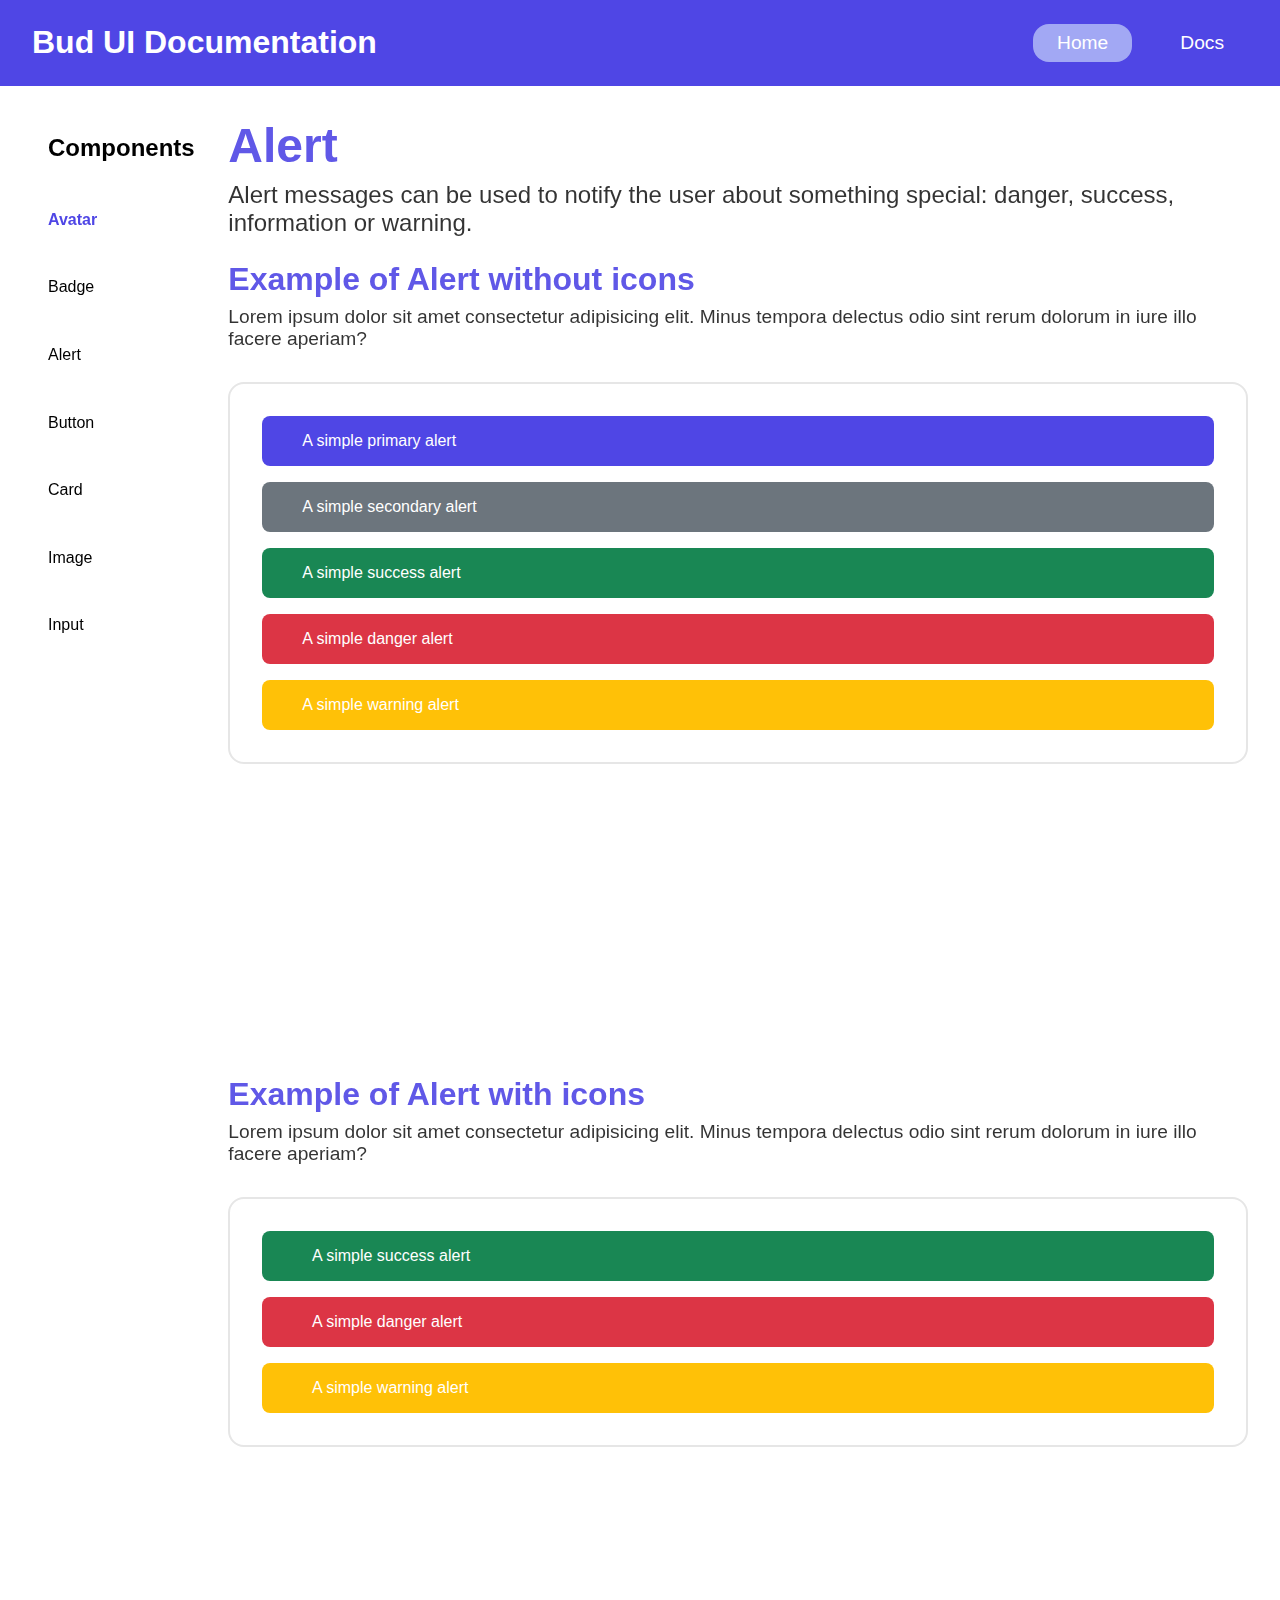
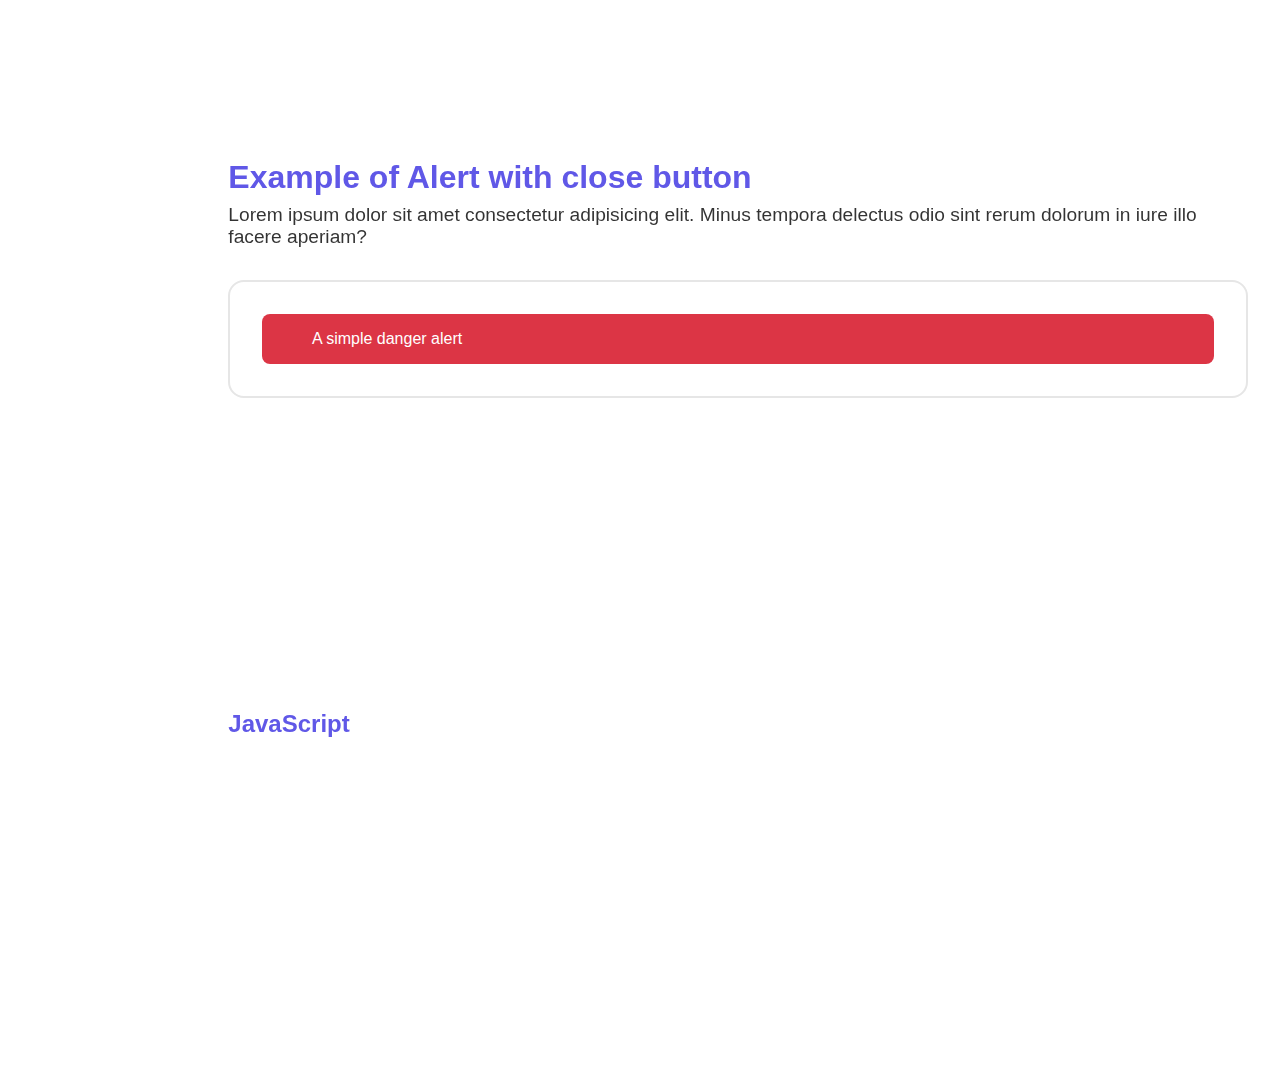
==== Components/Alert/alert.html @ 7054b376 "feat: added alert components" ====
<!DOCTYPE html>
<html lang="en">

<head>
    <meta charset="UTF-8">
    <meta http-equiv="X-UA-Compatible" content="IE=edge">
    <meta name="viewport" content="width=device-width, initial-scale=1.0">
    <link rel="stylesheet" href="https://use.fontawesome.com/releases/v5.15.4/css/all.css"
        integrity="sha384-DyZ88mC6Up2uqS4h/KRgHuoeGwBcD4Ng9SiP4dIRy0EXTlnuz47vAwmeGwVChigm" crossorigin="anonymous">
    <link rel="stylesheet" href="/css/budui.css">
    <title>Bud UI | Docs</title>
</head>

<body>
    <header class="header">
        <nav class="nav-bar">
            <div class="nav-left">
                <div class="nav-brand">
                    <span class="brand-title">Bud UI Documentation</span>
                </div>

            </div>
            <div class="nav-right">
                <ul class="list-non-bulit list">
                    <li class="list-item link-active">
                        <a href="/index.html" class="nav-link">Home</a>
                    </li>
                    <li class="list-item">
                        <a href="#" class="nav-link">Docs</a>
                    </li>
                </ul>
            </div>
        </nav>
    </header>

    <div class="doc-site-container">
        <aside class="sidebar">
            <h2 class="sidebar-title">Components</h2>
            <ul class="sidebar-item-links">
                <li class="sidebar-item-link ">
                    <a href="/Components/Avatar/avatar.html" class="current-item">Avatar</a>
                </li>
                <li class="sidebar-item-link">
                    <a href="/Components/Badge/badge.html">Badge</a>

                </li>
                <li class="sidebar-item-link">
                    <a href="/Components/Alert/alert.html">Alert</a>

                </li>
                <li class="sidebar-item-link">
                    <a href="/Components/Button/button.html">Button</a>

                </li>
                <li class="sidebar-item-link">
                    <a href="#">Card</a>

                </li>
                <li class="sidebar-item-link">
                    <a href="#">Image</a>


                </li>
                <li class="sidebar-item-link">
                    <a href="#">Input</a>

                </li>

            </ul>
        </aside>

        <section class="component-container">
            <div class="intro">
                <h1 class="component-title">Alert</h1>
                <p class="title-intro">
                    Alert messages can be used to notify the user about something special: danger, success, information
                    or warning.
                </p>
            </div>
            <h2 class="component-example">Example of Alert without icons</h2>
            <p class="about-component">Lorem ipsum dolor sit amet consectetur adipisicing elit. Minus tempora delectus
                odio sint rerum dolorum in iure illo facere aperiam?
            </p>

            <div class="component-display-container display-flex-column">
                <div class="alert alert-primary">
                    A simple primary alert
                </div>
                <div class="alert alert-secondary">
                    A simple secondary alert
                </div>
                <div class="alert alert-success">
                    A simple success alert
                </div>
                <div class="alert alert-danger">
                    A simple danger alert
                </div>
                <div class="alert alert-warning">
                    A simple warning alert
                </div>
            </div>

            <div class="code-snippet-container">
                <iframe
                src="https://carbon.now.sh/embed/frIIY7DeS2V6iM8uexGz"
                style="border:0; transform: scale(1); overflow:hidden;"
                sandbox="allow-scripts allow-same-origin">
              </iframe>
            </div>

            <h2 class="component-example">Example of Alert with icons</h2>
            <p class="about-component">Lorem ipsum dolor sit amet consectetur adipisicing elit. Minus tempora delectus
                odio sint rerum dolorum in iure illo facere aperiam?
            </p>

            <div class="component-display-container display-flex-column">
               
                <div class="alert alert-success">
                    <span class="alert-icon">
                        <i class="fas fa-check-circle"></i>
                    </span>
                  
                    A simple success alert
                </div>
                <div class="alert alert-danger">
                    <span class="alert-icon">
                        <i class="fas fa-exclamation-triangle"></i>
                    </span>
                   
                    A simple danger alert
                </div>
                <div class="alert alert-warning">
                    <span class="alert-icon">
                        <i class="fas fa-exclamation-triangle"></i>
                    </span>
                    A simple warning alert
                </div>
            </div>

            
            <div class="code-snippet-container">
                <iframe
                src="https://carbon.now.sh/embed/J9IrQYz5M1fLnUEE4860"
                style="border:0; transform: scale(1); overflow:hidden;"
                sandbox="allow-scripts allow-same-origin">
              </iframe>
            </div>

            <h2 class="component-example">Example of Alert with close button</h2>
            <p class="about-component">Lorem ipsum dolor sit amet consectetur adipisicing elit. Minus tempora delectus
                odio sint rerum dolorum in iure illo facere aperiam?
            </p>

            <div class="component-display-container display-flex-column">
                <div class="alert alert-close alert-danger">
                    <span class="alert-icon">
                        <i class="fas fa-exclamation-triangle"></i>
                    </span>
                   
                    A simple danger alert
                    <span class="alert-close-button">
                        <i class="fas fa-times"></i>
                    </span>
                   
                </div>

            </div>

            <div class="code-snippet-container">
                <iframe
                src="https://carbon.now.sh/embed/mlddS9lSe9UFUcRDAs6p"
                style="border:0; transform: scale(1); overflow:hidden;"
                sandbox="allow-scripts allow-same-origin">
              </iframe>
            </div>
             <h3 class="componet-example-sub-title">JavaScript</h3>
            <div class="code-snippet-container">
                <iframe
                src="https://carbon.now.sh/embed/1rLb4GLnqksIdJDkQAsh"
                style="border:0; transform: scale(1); overflow:hidden;"
                sandbox="allow-scripts allow-same-origin">
              </iframe>
            </div>


        </section>
    </div>
<script src="/Components/Alert/alert.js"></script>
</body>

</html>
---- css/budui.css ----
@import url('https://fonts.googleapis.com/css2?family=Roboto+Slab&display=swap');
@import url('/Docsite-css/docsite-codesnippet.css');
@import url('/Docsite-css/docsite-container.css');
@import url('/Docsite-css/docsite-sidebar.css');
@import url('/Docsite-css/docsite-typography.css');
@import url('/css/navigation.css');
@import url('/Components/Avatar/avatar.css');
@import url('/Components/Badge/badge.css');
@import url('/Components/Alert/alert.css');

*{
    margin: 0;
    padding: 0;
    box-sizing: border-box;
    font-family: 'Roboto', sans-serif;
}

body{
    font-size: 1rem;
}

:root{
    --primary-color:#4F46E5;
    --secondary-color:#6C757D;
    --success-color:#198754;
    --danger-color:#DC3545;
    --warning-color:#FFC107;
    --hover-color:rgb(219,234,254,0.60);
    --docsite-border-color:#E6E6E6;
    --accent-color:#FD7014;
    --secondary-text-color:#fff;
    --light-black:rgb(0,0,0,0.80);

}

img{
    width: 100%;
    display: inline-block;
}
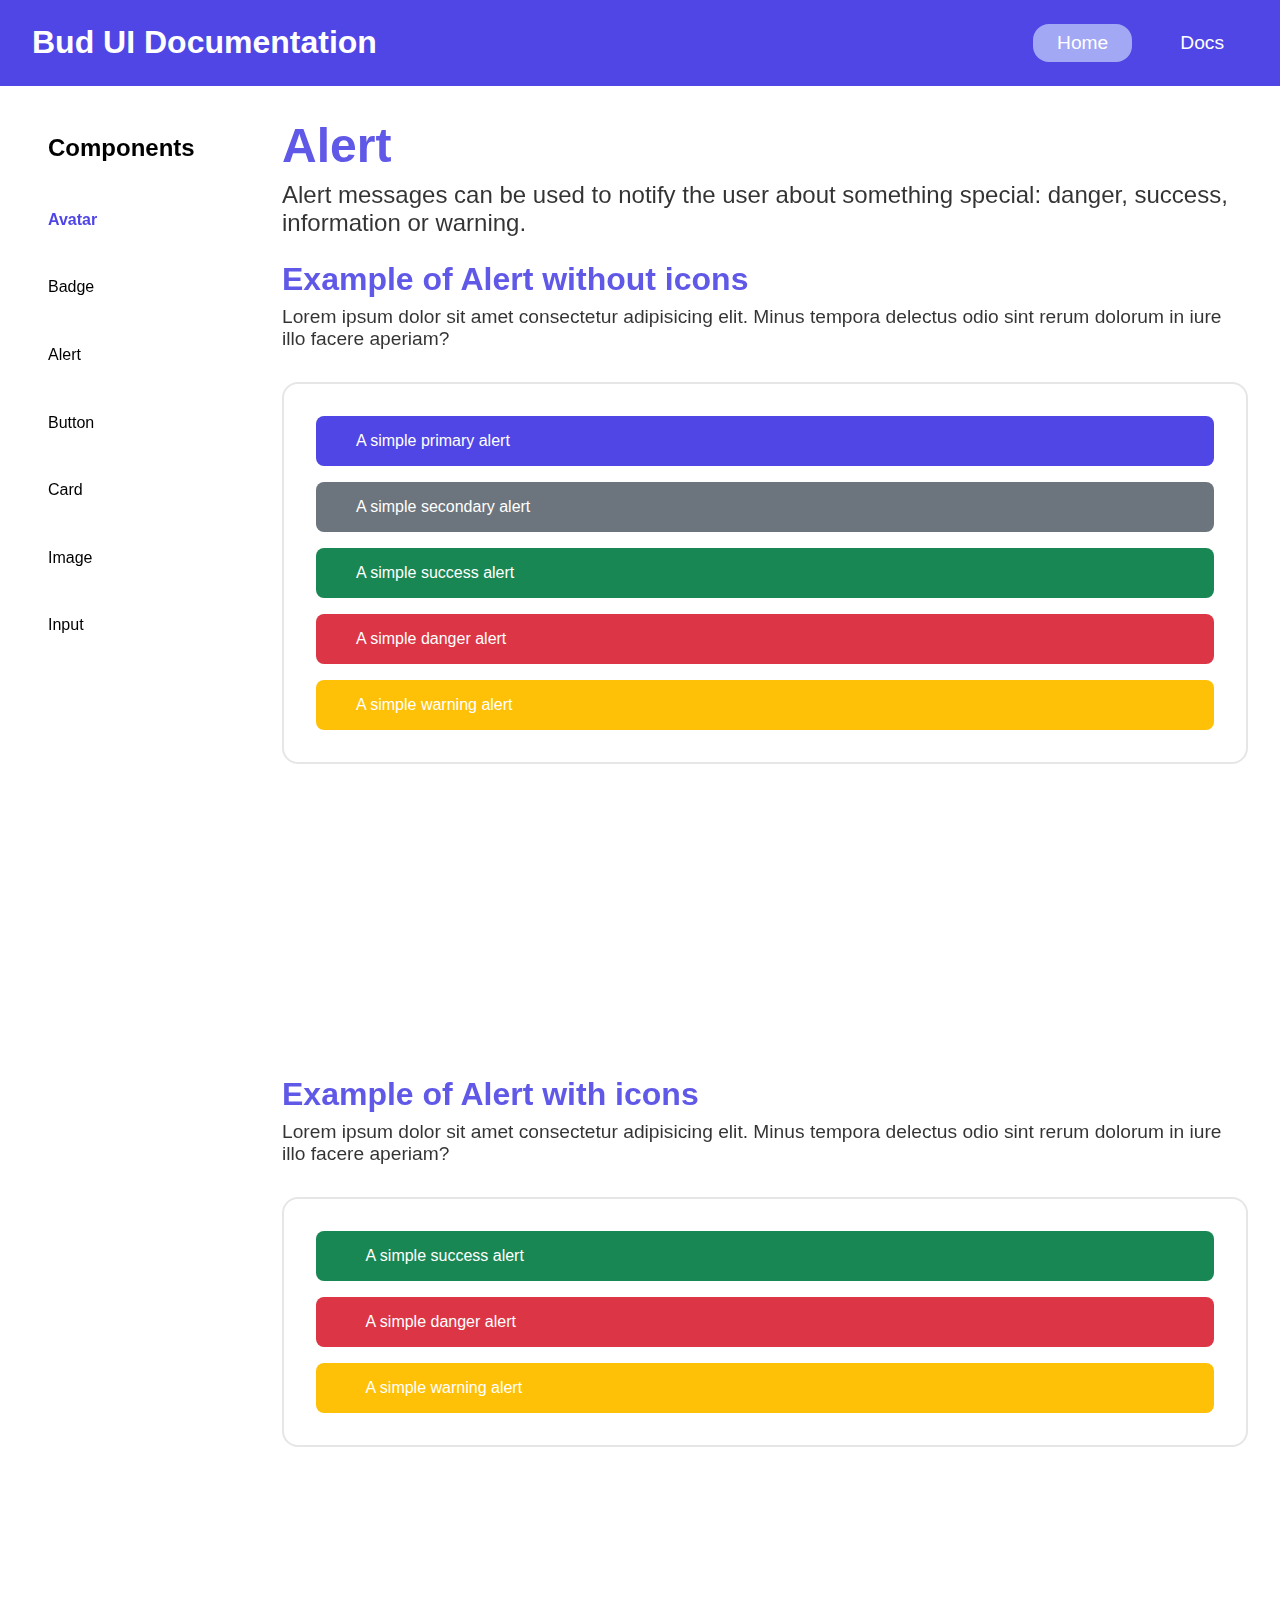
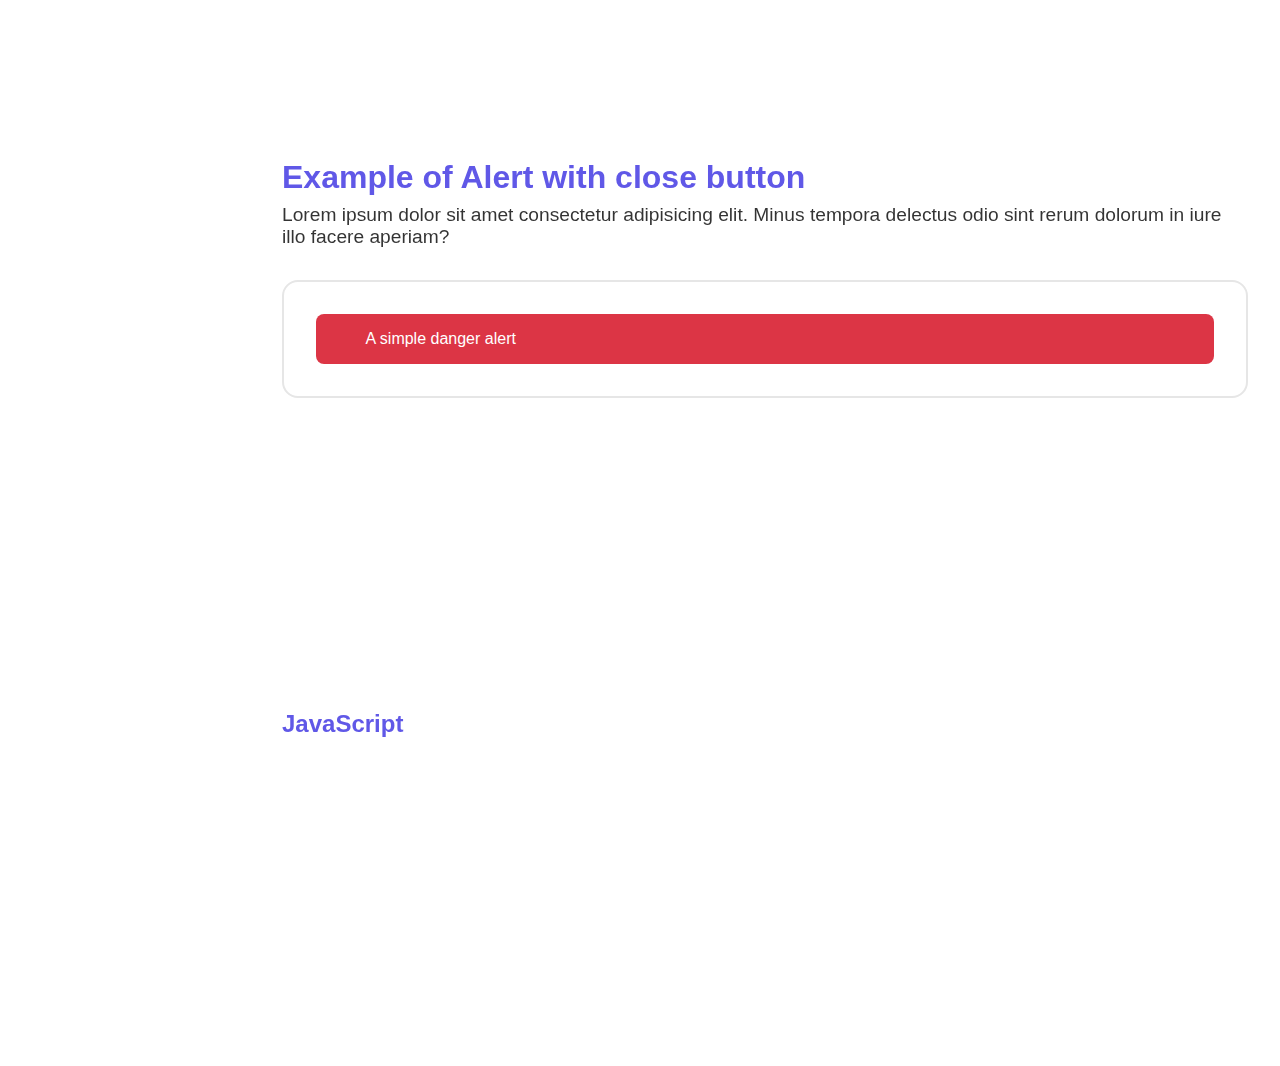
==== commit f6fc62e6: "feat: added cad components" ====
--- a/Components/Alert/alert.html
+++ b/Components/Alert/alert.html
@@ -53,7 +53,7 @@
 
                 </li>
                 <li class="sidebar-item-link">
-                    <a href="#">Card</a>
+                    <a href="/Components/card/card.html">Card</a>
 
                 </li>
                 <li class="sidebar-item-link">
--- a/css/budui.css
+++ b/css/budui.css
@@ -1,4 +1,6 @@
 @import url('https://fonts.googleapis.com/css2?family=Roboto+Slab&display=swap');
+@import url('/css/main.css');
+@import url('/css/footer.css');
 @import url('/Docsite-css/docsite-codesnippet.css');
 @import url('/Docsite-css/docsite-container.css');
 @import url('/Docsite-css/docsite-sidebar.css');
@@ -7,6 +9,8 @@
 @import url('/Components/Avatar/avatar.css');
 @import url('/Components/Badge/badge.css');
 @import url('/Components/Alert/alert.css');
+@import url('/Components/Button/button.css');
+@import url('/Components/card/card.css');
 
 *{
     margin: 0;
@@ -30,10 +34,13 @@
     --accent-color:#FD7014;
     --secondary-text-color:#fff;
     --light-black:rgb(0,0,0,0.80);
+    --dark-grey:#343A40;
+    
 
 }
 
 img{
     width: 100%;
+    height: auto;
     display: inline-block;
 }
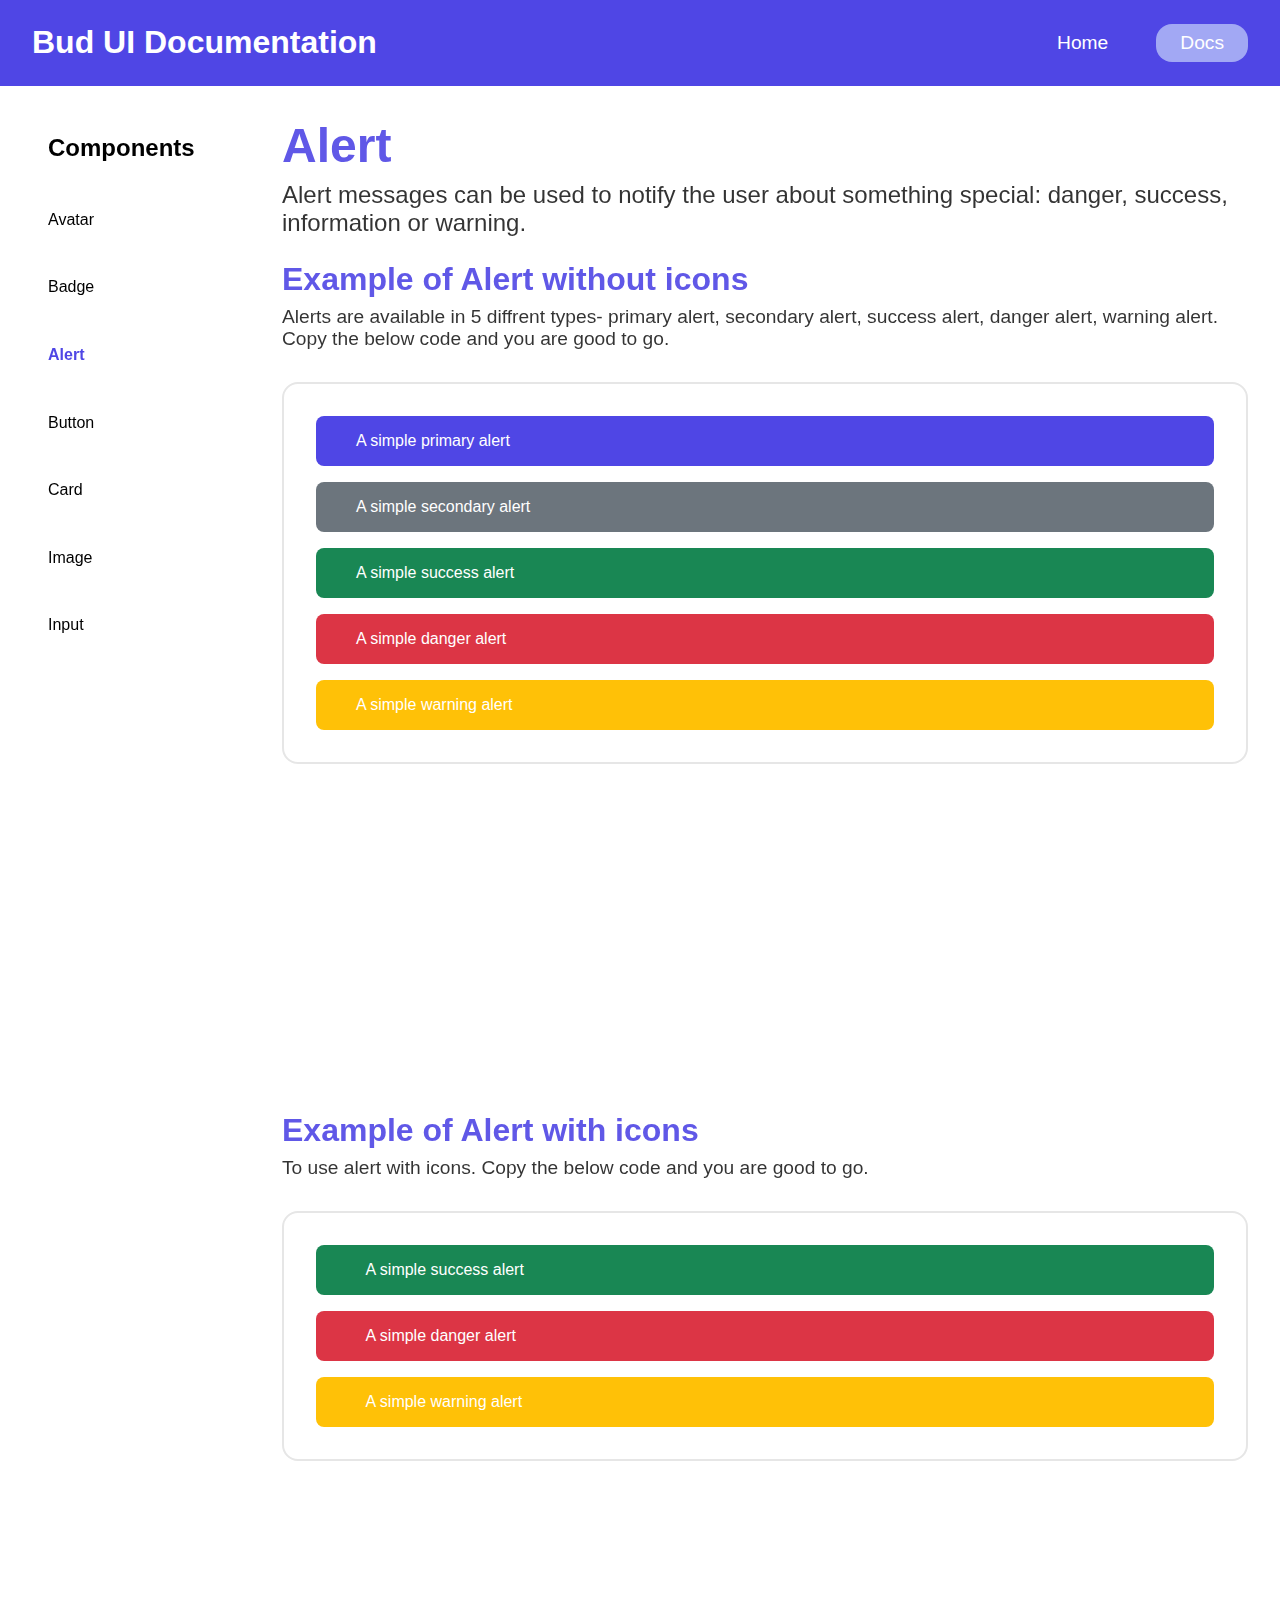
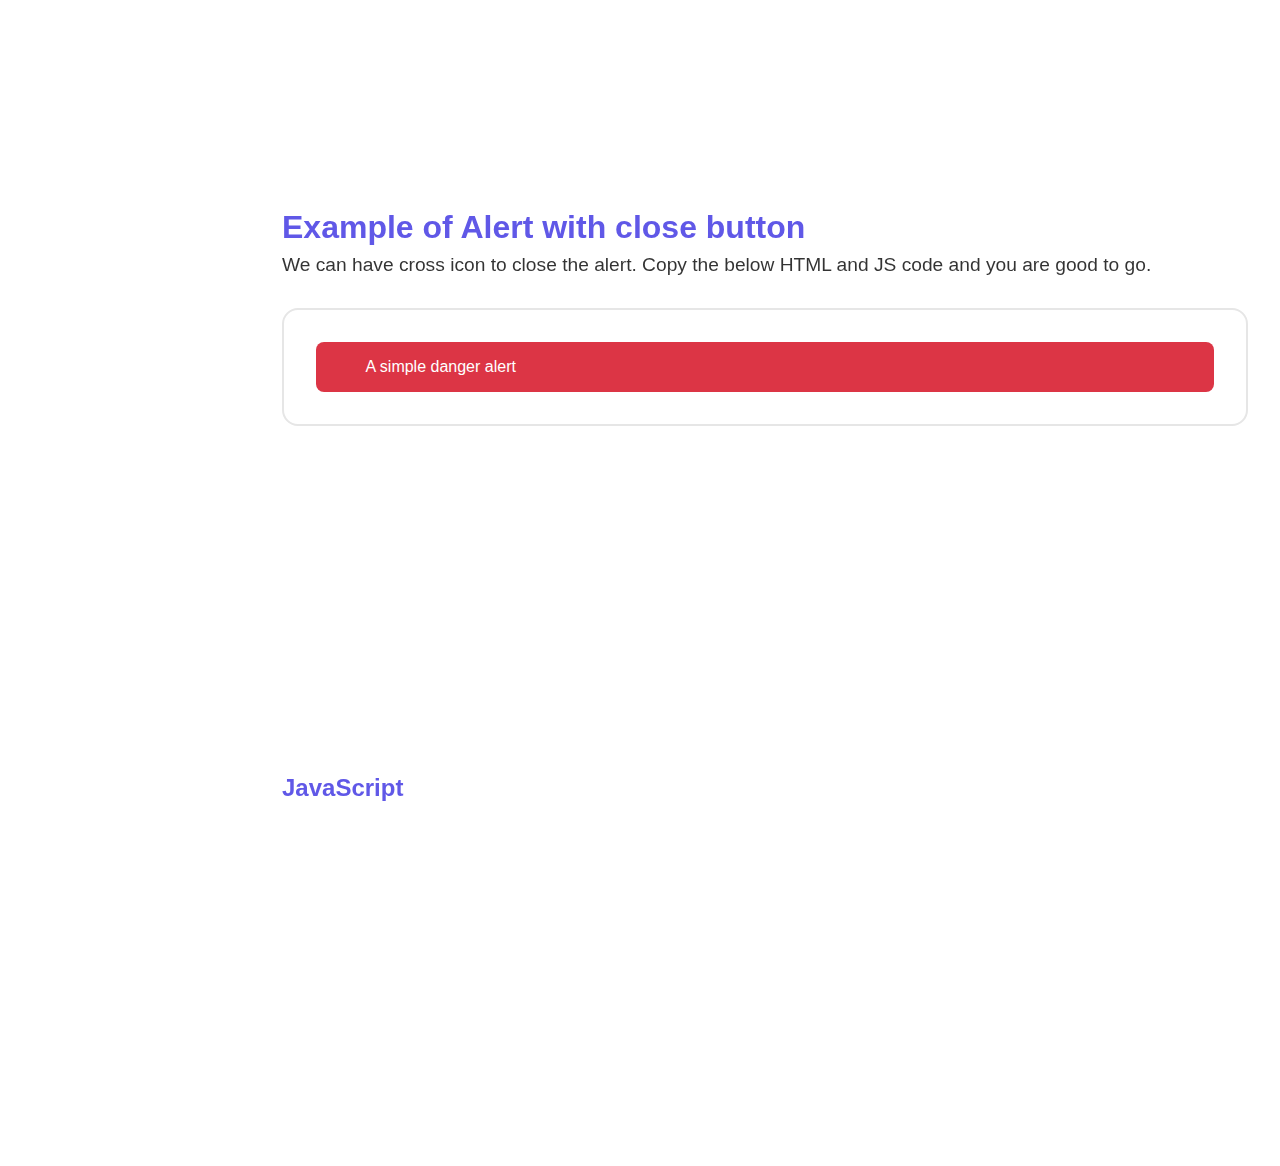
==== commit 3bb7f56f: "feat: added documentation to components" ====
--- a/Components/Alert/alert.html
+++ b/Components/Alert/alert.html
@@ -22,13 +22,18 @@
             </div>
             <div class="nav-right">
                 <ul class="list-non-bulit list">
-                    <li class="list-item link-active">
+                    <li class="list-item">
                         <a href="/index.html" class="nav-link">Home</a>
                     </li>
-                    <li class="list-item">
+                    <li class="list-item link-active">
                         <a href="#" class="nav-link">Docs</a>
                     </li>
                 </ul>
+            </div>
+            <div class="hamburger">
+                <span class="bar"></span>
+                <span class="bar"></span>
+                <span class="bar"></span>
             </div>
         </nav>
     </header>
@@ -38,14 +43,14 @@
             <h2 class="sidebar-title">Components</h2>
             <ul class="sidebar-item-links">
                 <li class="sidebar-item-link ">
-                    <a href="/Components/Avatar/avatar.html" class="current-item">Avatar</a>
+                    <a href="/Components/Avatar/avatar.html">Avatar</a>
                 </li>
                 <li class="sidebar-item-link">
                     <a href="/Components/Badge/badge.html">Badge</a>
 
                 </li>
                 <li class="sidebar-item-link">
-                    <a href="/Components/Alert/alert.html">Alert</a>
+                    <a href="/Components/Alert/alert.html"  class="current-item">Alert</a>
 
                 </li>
                 <li class="sidebar-item-link">
@@ -78,8 +83,8 @@
                 </p>
             </div>
             <h2 class="component-example">Example of Alert without icons</h2>
-            <p class="about-component">Lorem ipsum dolor sit amet consectetur adipisicing elit. Minus tempora delectus
-                odio sint rerum dolorum in iure illo facere aperiam?
+            <p class="about-component">
+                Alerts are available in 5 diffrent types- primary alert, secondary alert, success alert, danger alert, warning alert. Copy the below code and you are good to go.
             </p>
 
             <div class="component-display-container display-flex-column">
@@ -109,8 +114,8 @@
             </div>
 
             <h2 class="component-example">Example of Alert with icons</h2>
-            <p class="about-component">Lorem ipsum dolor sit amet consectetur adipisicing elit. Minus tempora delectus
-                odio sint rerum dolorum in iure illo facere aperiam?
+            <p class="about-component">
+                To use alert with icons. Copy the below code and you are good to go.
             </p>
 
             <div class="component-display-container display-flex-column">
@@ -147,8 +152,8 @@
             </div>
 
             <h2 class="component-example">Example of Alert with close button</h2>
-            <p class="about-component">Lorem ipsum dolor sit amet consectetur adipisicing elit. Minus tempora delectus
-                odio sint rerum dolorum in iure illo facere aperiam?
+            <p class="about-component">
+                We can have cross icon to close the alert. Copy the below HTML and JS code and you are good to go.
             </p>
 
             <div class="component-display-container display-flex-column">
@@ -186,6 +191,7 @@
         </section>
     </div>
 <script src="/Components/Alert/alert.js"></script>
+<script src="/Docsite-js/navigation.js"></script>
 </body>
 
 </html>--- a/css/budui.css
+++ b/css/budui.css
@@ -11,6 +11,8 @@
 @import url('/Components/Alert/alert.css');
 @import url('/Components/Button/button.css');
 @import url('/Components/card/card.css');
+@import url('/Components/Image-Component/image.css');
+@import url('/Components/Input/input.css');
 
 *{
     margin: 0;
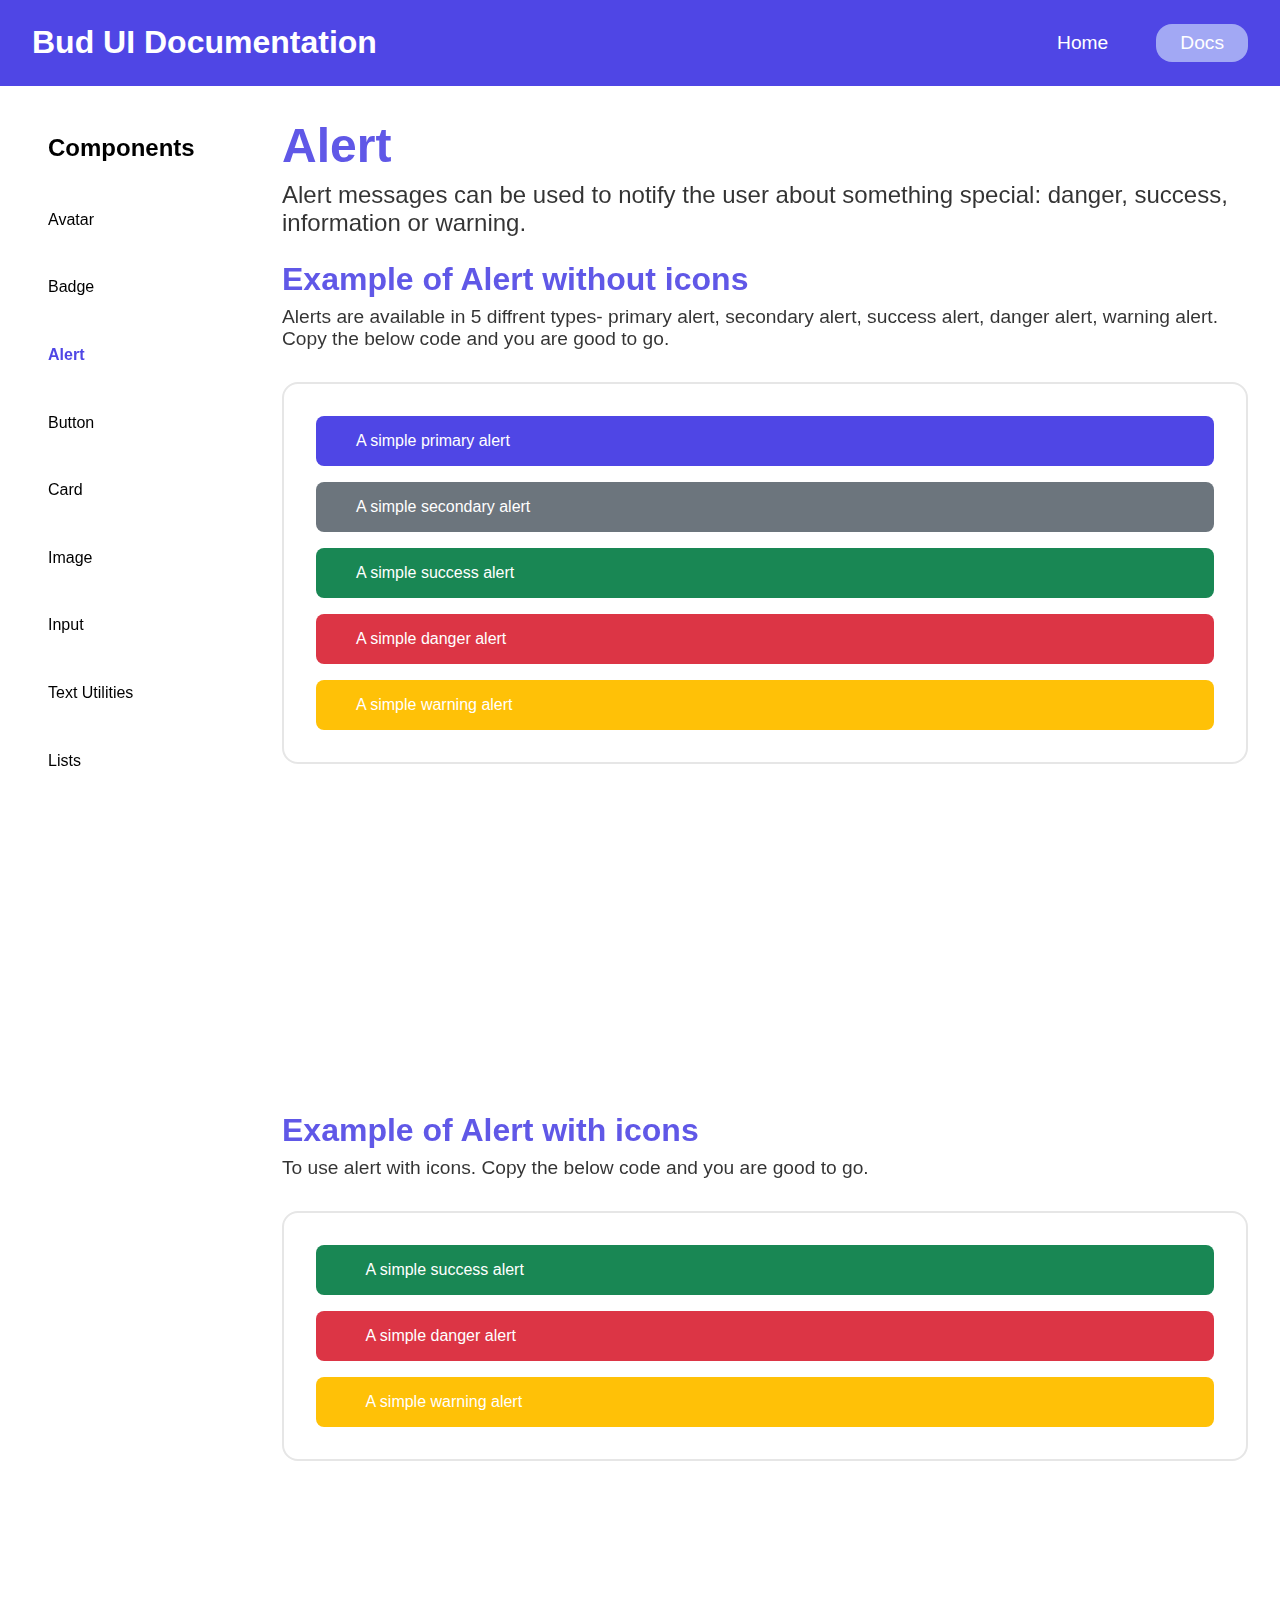
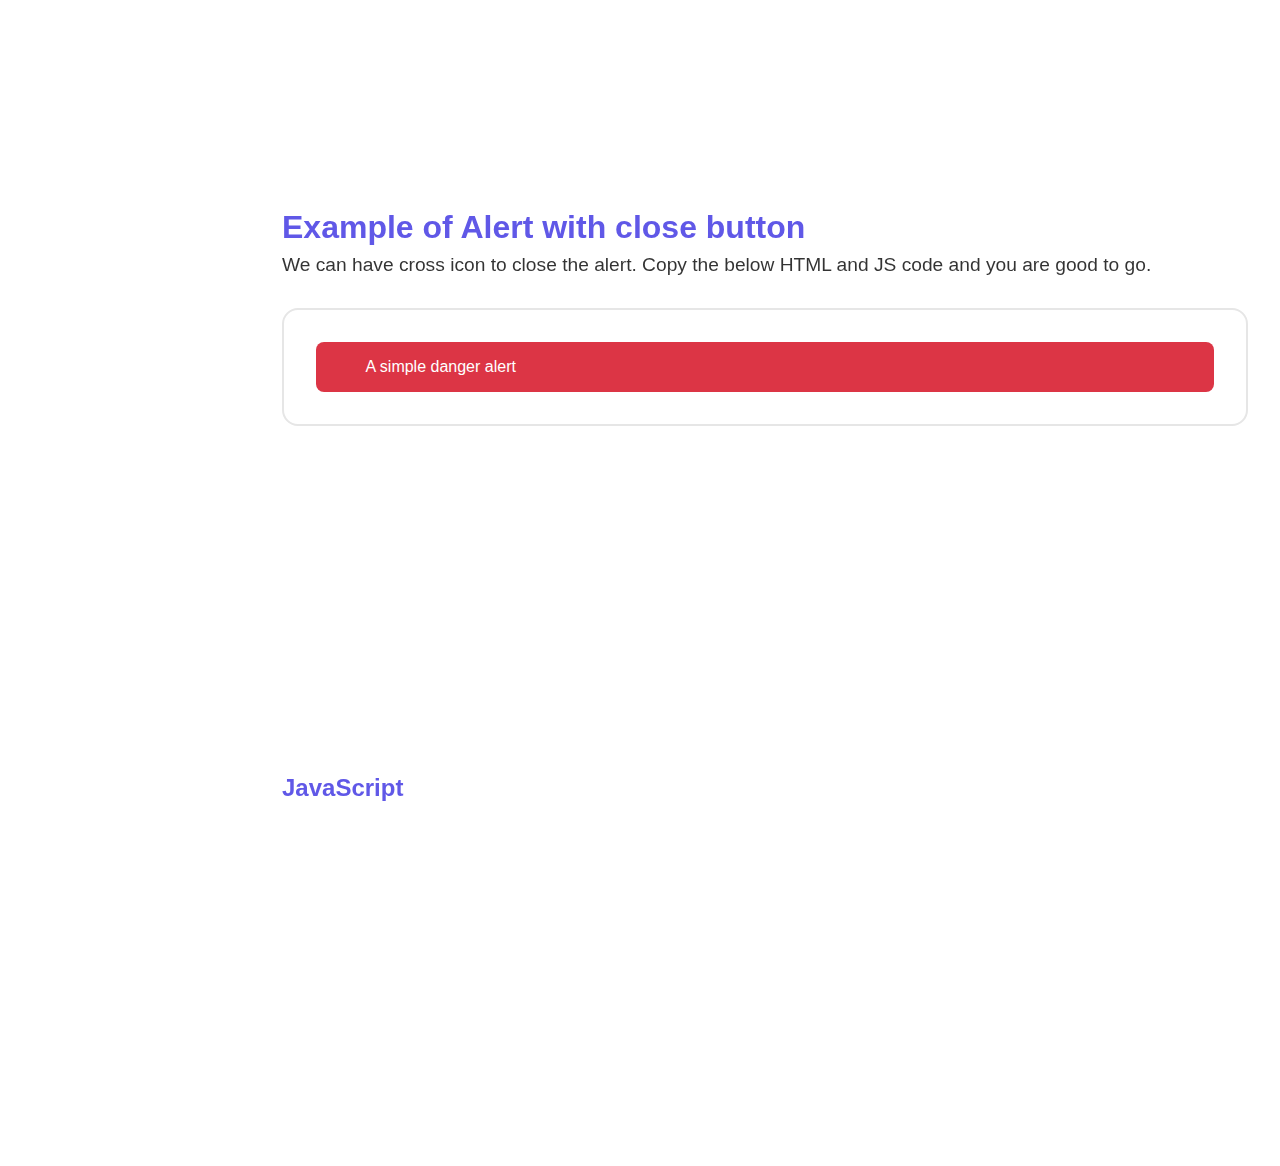
==== commit 22e92985: "feat: added text utilities and lists components" ====
--- a/Components/Alert/alert.html
+++ b/Components/Alert/alert.html
@@ -62,12 +62,20 @@
 
                 </li>
                 <li class="sidebar-item-link">
-                    <a href="#">Image</a>
-
-
-                </li>
-                <li class="sidebar-item-link">
-                    <a href="#">Input</a>
+                    <a href="/Components/Image-Component/image.html">Image</a>
+
+
+                </li>
+                <li class="sidebar-item-link">
+                    <a href="/Components/Input/input.html">Input</a>
+
+                </li>
+                <li class="sidebar-item-link">
+                    <a href="/Components/TextUtilities/textutilities.html">Text Utilities</a>
+
+                </li>
+                <li class="sidebar-item-link">
+                    <a href="/Components/List/list.html">Lists</a>
 
                 </li>
 
--- a/css/budui.css
+++ b/css/budui.css
@@ -13,6 +13,8 @@
 @import url('/Components/card/card.css');
 @import url('/Components/Image-Component/image.css');
 @import url('/Components/Input/input.css');
+@import url('/Components/TextUtilities/textutilities.css');
+@import url('/Components/List/list.css');
 
 *{
     margin: 0;
@@ -36,6 +38,7 @@
     --accent-color:#FD7014;
     --secondary-text-color:#fff;
     --light-black:rgb(0,0,0,0.80);
+    --grey-color:#9A9A9A;
     --dark-grey:#343A40;
     
 
